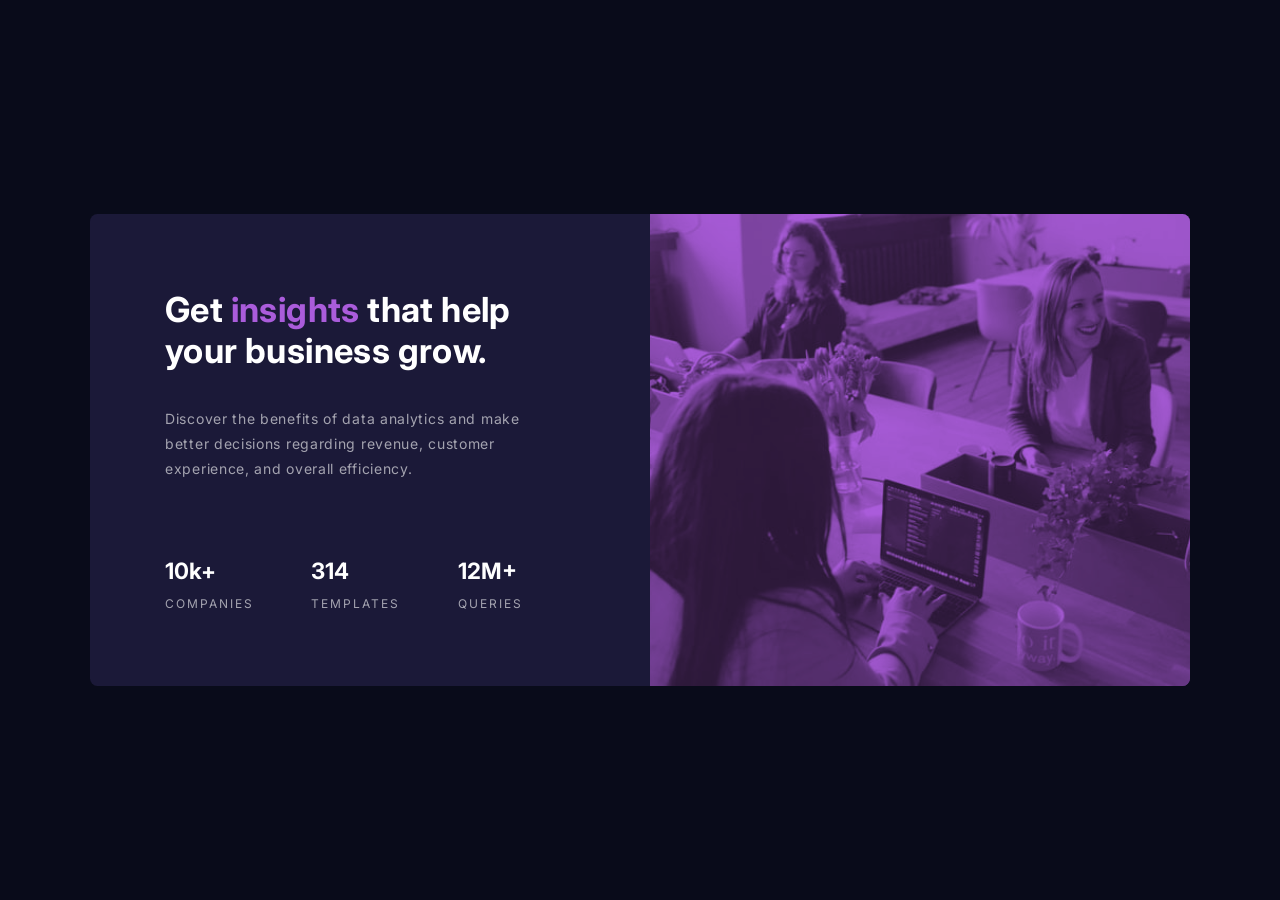
==== challenge-4/index.html @ 86bab5d1 "desktop" ====
<!DOCTYPE html>
<html lang="en">

<head>
  <meta charset="UTF-8">
  <meta name="viewport" content="width=device-width, initial-scale=1.0">
  <link rel="preconnect" href="https://fonts.googleapis.com">
  <link rel="preconnect" href="https://fonts.gstatic.com" crossorigin>
  <link href="https://fonts.googleapis.com/css2?family=Inter:wght@400;700&family=Lexend+Deca&display=swap"
    rel="stylesheet">
  <link rel="icon" type="image/png" sizes="32x32" href="./images/favicon-32x32.png">
  <link rel="stylesheet" href="styles.css">
  <title>Frontend Mentor | Stats preview card component</title>

  <!-- Feel free to remove these styles or customise in your own stylesheet 👍 -->

</head>

<body>
  <main>
    <div class="left">
      <h1>
        Get <em>insights</em> that help your business grow.
      </h1>
      <p>
        Discover the benefits of data analytics and make better decisions regarding revenue, customer
        experience, and overall efficiency.
      </p>

      <div class="stats">
        <div>
          <h2>10k+</h2>
          <h3> companies</h3>
        </div>
        <div>
          <h2>314</h2>
          <h3>templates</h3>
        </div>
        <div>
          <h2>12M+</h2>
          <h3>queries</h3>
        </div>
      </div>
    </div>
    <div class="right">
      <img src="./images/image-header-desktop.jpg">
    </div>
  </main>

</body>

</html>
---- challenge-4/styles.css ----
*,
html,
body {
    box-sizing: border-box;
    margin: 0;
    padding: 0;
}

div,
main,
h1,
p {
    /* border: 1px solid black; */
}

body,
html {
    height: 100%;
    margin: 0;
    padding: 0;
    display: flex;
    align-items: center;
    justify-content: center;
    font-size: 15px;
    font-family: 'Lexend Deca', sans-serif;
    background-color: var(--color-background);
    color: var(--color-slightly-transparent);
}

main {
    display: flex;
    flex-direction: row;
    max-width: 1100px;
    background-color: var(--color-card-background);
    border-radius: 0.5em;
    overflow: hidden;
}

.left,
.right {
    display: flex;
    flex-direction: column;
}

.left {
    flex-basis: 53%;
    padding: 5em;
    align-items: stretch;
}

.right {
    flex-basis: 47%;
    justify-content: stretch;
    background-color: var(--color-accent);
}

img {
    height: 100%;
    object-fit: cover;
    opacity: 0.75;
    mix-blend-mode: multiply;
}

h1 {
    color: var(--color-white);
    font-family: 'Inter', sans-serif;
    margin-bottom: 1em;
    font-weight: 700;
    font-size: 2.3em;
    letter-spacing: 0.4px;
}

em {
    color: var(--color-accent);
    font-style: normal;
}

p {
    line-height: 1.8;
    font-weight: 400;
    font-family: 'Inter', sans-serif;
    font-size: 14px;
    letter-spacing: 0.7px;
    margin-right: 2em;
}

.stats {
    display: flex;
    justify-content: space-between;
    padding: 0;
    margin: 5em 3.5em 0 0;
}

.stats div {}

h2,
h3 {
    font-family: 'Inter', sans-serif;
    color: var(--color-white);
}

h3 {
    font-weight: 400;
    text-transform: uppercase;
    font-size: 0.8em;
    letter-spacing: 2px;
    color: var(--color-slightly-transparent);
    margin-top: 1em;
}


:root {
    --color-background: hsl(233, 47%, 7%);
    --color-card-background: hsl(244, 38%, 16%);
    --color-accent: hsl(277, 64%, 61%);

    --color-white: hsl(0, 0%, 100%);
    --color-transparent-white: hsla(0, 0%, 100%, 0.75);
    --color-slightly-transparent: hsla(0, 0%, 100%, 0.6);


}
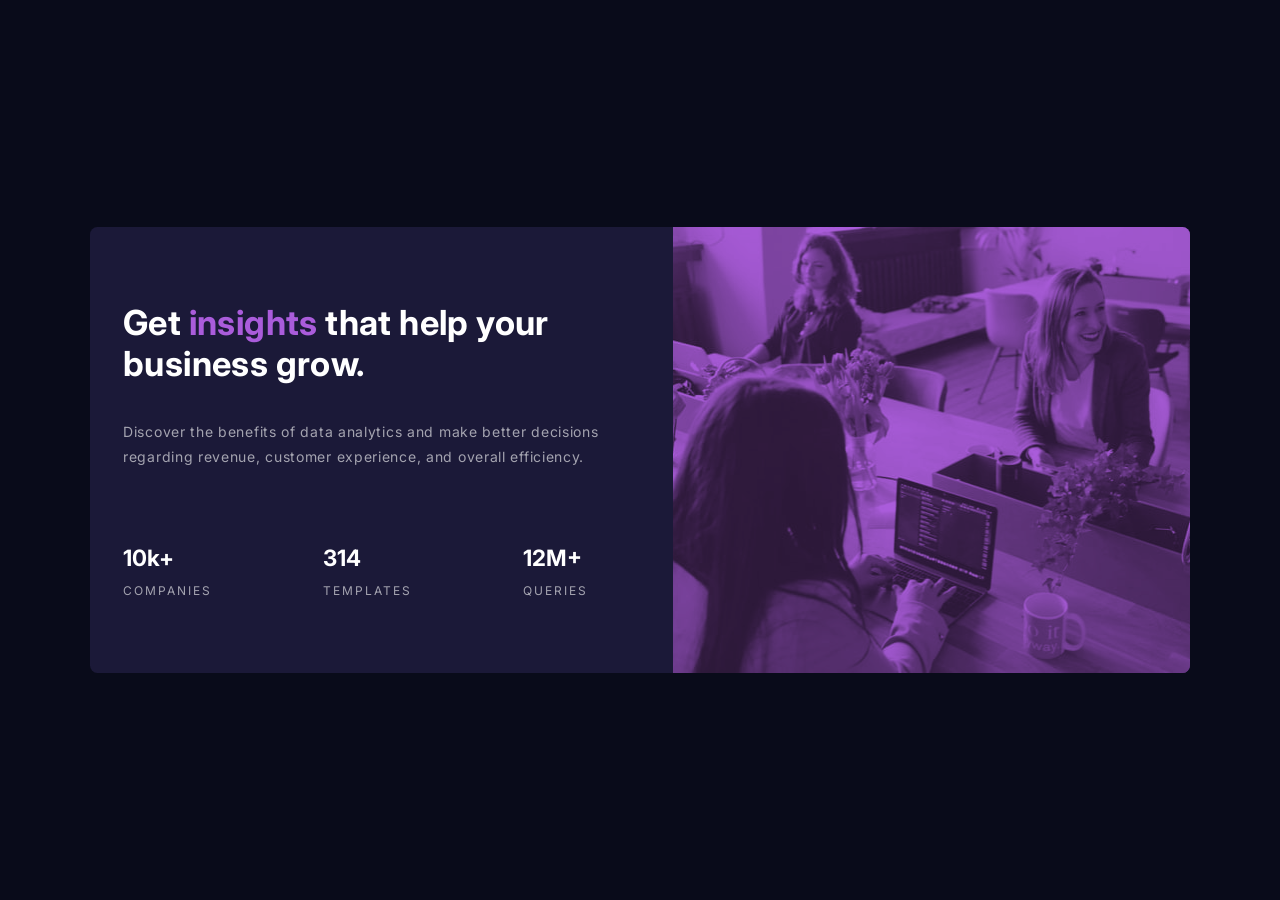
==== commit 2b09a62f: "complete" ====
--- a/challenge-4/index.html
+++ b/challenge-4/index.html
@@ -43,7 +43,11 @@
       </div>
     </div>
     <div class="right">
-      <img src="./images/image-header-desktop.jpg">
+
+      <picture>
+        <source media="(max-width:750px)" srcset="./images/image-header-mobile.jpg">
+        <img src="./images/image-header-desktop.jpg">
+      </picture>
     </div>
   </main>
 
--- a/challenge-4/styles.css
+++ b/challenge-4/styles.css
@@ -16,6 +16,7 @@
 body,
 html {
     height: 100%;
+    width: 100%;
     margin: 0;
     padding: 0;
     display: flex;
@@ -30,10 +31,12 @@
 main {
     display: flex;
     flex-direction: row;
-    max-width: 1100px;
+    /* max-width: 1100px; */
     background-color: var(--color-card-background);
     border-radius: 0.5em;
     overflow: hidden;
+    width: min(90%, 1100px);
+    margin: auto;
 }
 
 .left,
@@ -44,18 +47,22 @@
 
 .left {
     flex-basis: 53%;
-    padding: 5em;
+    padding-block: 5em;
+    padding-inline: min(5em, 3%);
     align-items: stretch;
+    flex-shrink: 0;
 }
 
 .right {
     flex-basis: 47%;
     justify-content: stretch;
     background-color: var(--color-accent);
+    flex-shrink: 2;
 }
 
 img {
     height: 100%;
+    width: 100%;
     object-fit: cover;
     opacity: 0.75;
     mix-blend-mode: multiply;
@@ -91,7 +98,6 @@
     margin: 5em 3.5em 0 0;
 }
 
-.stats div {}
 
 h2,
 h3 {
@@ -108,6 +114,73 @@
     margin-top: 1em;
 }
 
+picture {
+    display: flex;
+    width: 100%;
+    height: 100%;
+    align-items: stretch;
+    justify-content: stretch;
+}
+
+@media (max-width:850px) {
+    main {
+        flex-direction: column-reverse;
+        width: 90%;
+        margin: auto;
+    }
+
+    .left,
+    .right {
+        flex-basis: 100%;
+        justify-content: flex-start;
+        align-items: stretch;
+    }
+
+    .left {
+        padding: 2em;
+    }
+
+    h1,
+    p {
+        text-align: center;
+    }
+
+    p,
+    .stats {
+        margin-right: 0;
+        gap: 1em;
+    }
+
+    .stats,
+    h2 {
+        display: flex;
+        flex-direction: column;
+        align-items: center;
+        margin-top: 1em;
+    }
+
+    h1 {
+        font-size: 1.6em;
+    }
+
+    p {
+        font-size: 0.8em;
+    }
+
+    h2 {
+        font-size: 1.3em;
+    }
+
+    h3 {
+        font-size: 0.65em;
+    }
+
+
+
+    body {
+        /* padding: 1em; */
+    }
+}
 
 :root {
     --color-background: hsl(233, 47%, 7%);
